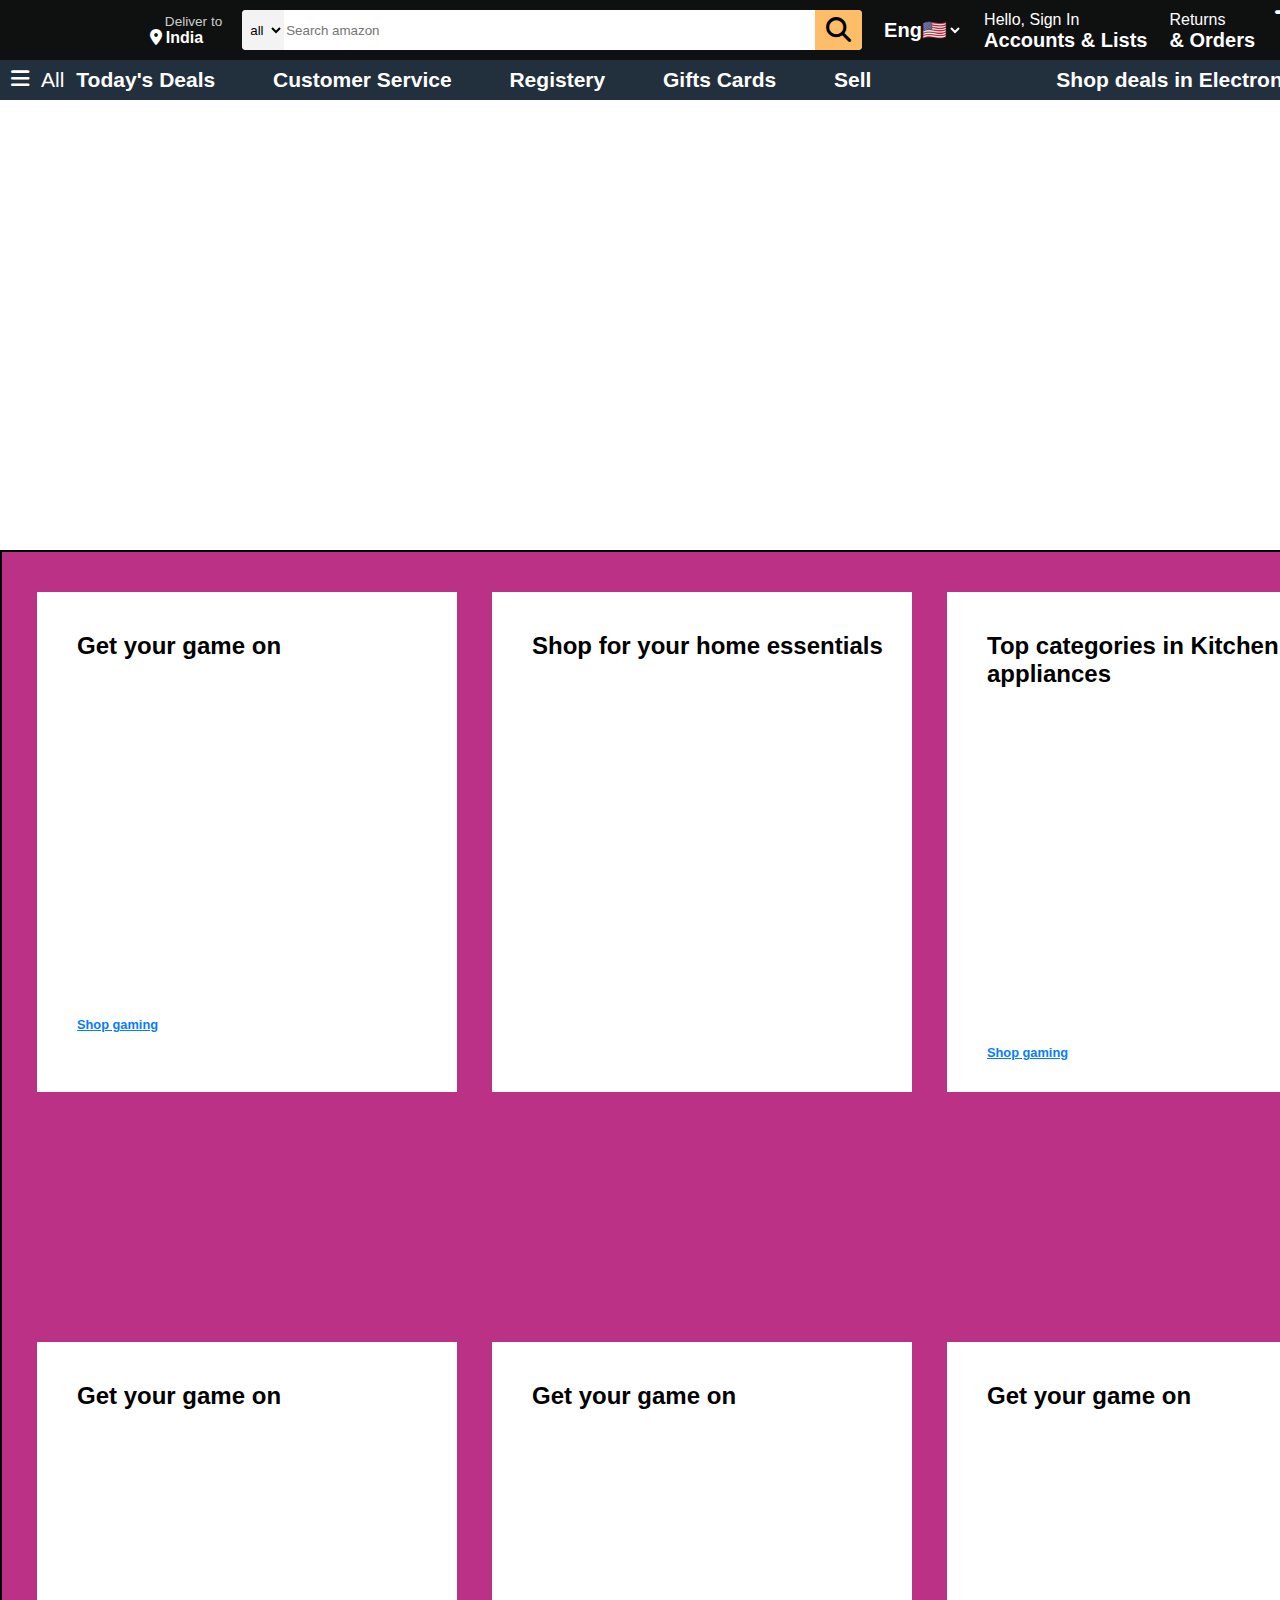
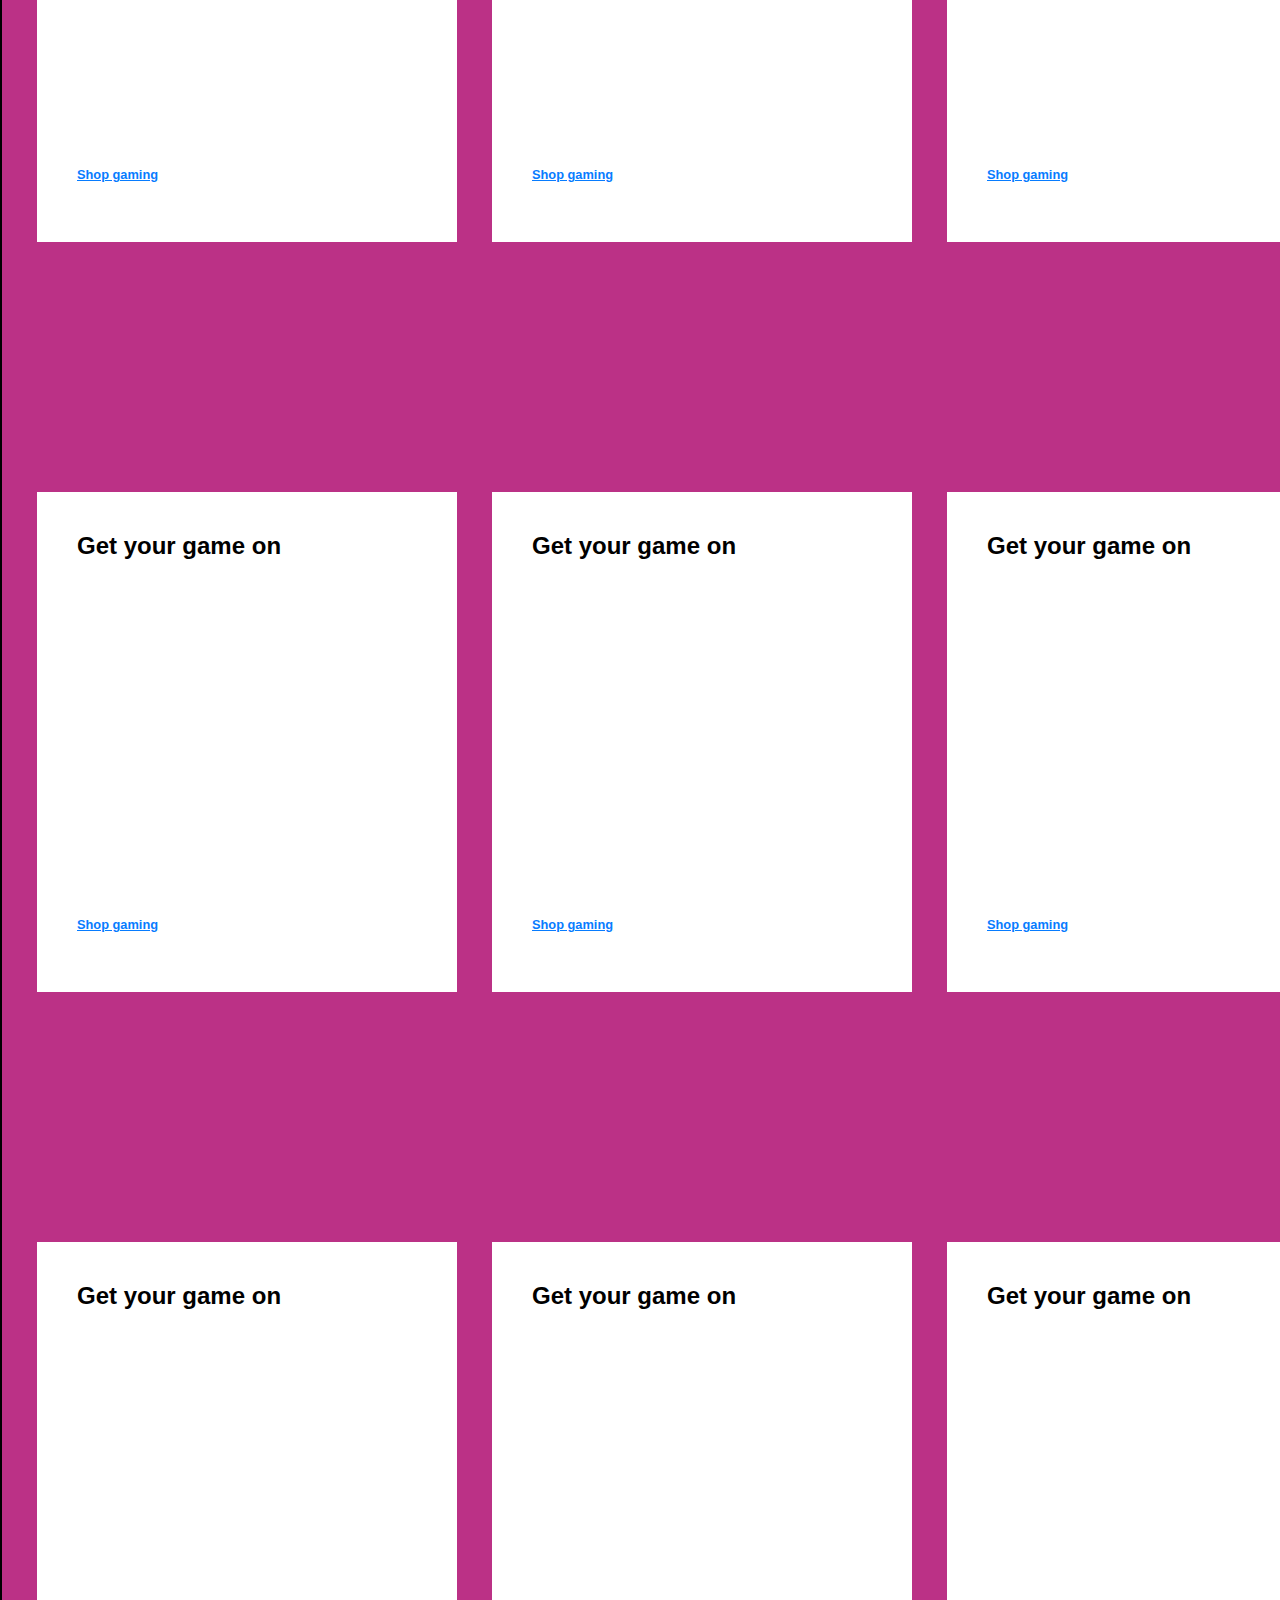
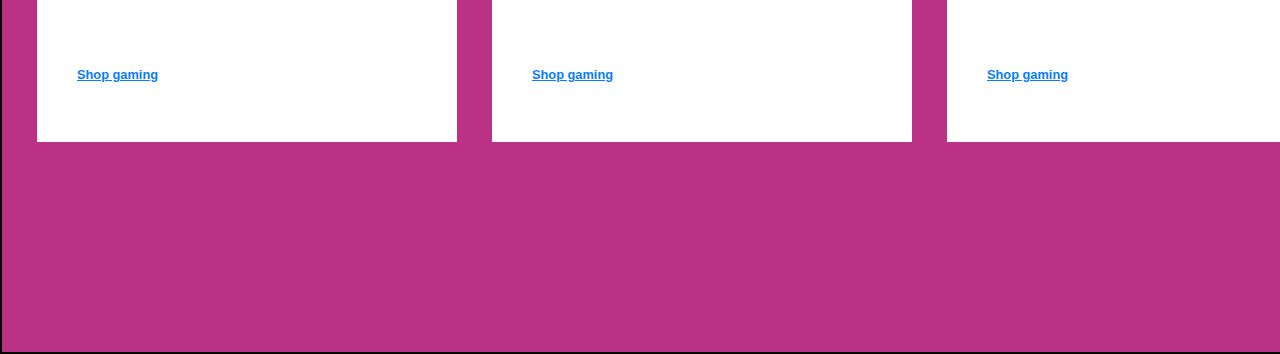
==== index.html @ fe3a5b89 "Added index.html" ====
<!DOCTYPE html>
<html lang="en">
<head>
  <meta charset="UTF-8">
  <meta name="viewport" content="width=device-width, initial-scale=1.0">
  <meta http-equiv="X-UA-Compatible" content="ie=edge">
  <link rel="stylesheet" href="amazon.css">
  <link rel="stylesheet" href="https://cdnjs.cloudflare.com/ajax/libs/font-awesome/6.7.2/css/all.min.css">
  <title>Amazone</title>
</head>
<body>
   <header>
    <div class="navbar">
      <div class="nav-logo border">
         <div class="logo"></div>
      </div>
      
      <div class="nav-address border">
        <p id="address-1st">Deliver to</p>
         <div class="address-logo">
           <i class="fa-solid fa-location-dot"></i>
           <p id="address-2nd">India</p>
         </div>  
      </div>
      
      <div class="nav-search border">
        <select class="search-select">
          <option>all</option>
        </select>
        <input type="text" placeholder="Search amazon" class="search-input">
         <div class="search-icon">
           <i class="fa-solid fa-magnifying-glass"></i>
         </div>
      </div>
      
      
      <div class="sign-in">
        <select class="language-selector border">
          <option>Eng🇺🇸</option>
          <option>En🇬🇧</option>
          <option>Hin🇮🇳</option>
          <option>Rus🇷🇺</option>
          <option>Ger🇩🇪</option>
       </select>
        <div class="accounts border">
          <p class="sign-in-1st">
            Hello, Sign In
         </p>
          <p class="sign-in-2nd">
            Accounts & Lists
         </p>         
        </div>
        <div class="orders border">
          <p class="sign-in-1st">
            Returns
          </p>
          <p class="sign-in-2nd">
            & Orders
          </p>
        </div>
       </div>
       <div class="cart border">
          <i class="fa-solid fa-cart-shopping"></i>
          <p class="cart-1">Cart</p>
       </div>
    </div>
    
    
    <div class=panel>
      <div class="menu">
        <i class="fa-solid fa-bars border"></i>
        <p class="menu-1 border">All</p>
      </div>
      <div class="options">
      <a class=border>Today's Deals</a>
      <a class=border>Customer Service</a>
      <a class=border>Registery</a>
      <a class=border>Gifts Cards</a>
      <a class=border>Sell</a>
      </div>
      <a class=border>Shop deals in Electronics</a>
    </div>
   </header>
    <div class="actual-background-image"></div>
    
    <div class="main-content">
      <div class="box1">
        <h2>Get your game on</h2>
        <div class="content-1-image"></div>
        <a href="x">Shop gaming</a>
      </div>
      <div class="box1">
        <h2>Shop for your home essentials</h2>
        <div class="content-1-image"></div>
      </div>
      <div class="box1">
        <h2>Top categories in Kitchen appliances</h2>
        <div class="content-1-image"></div>
        <a href="x">Shop gaming</a>
      </div>
      <div class="box1">
        <h2>Get your game on</h2>
        <div class="content-1-image"></div>
        <a href="x">Shop gaming</a>
      </div>
      <div class="box1">
        <h2>Get your game on</h2>
        <div class="content-1-image"></div>
        <a href="x">Shop gaming</a>
      </div>
      <div class="box1">
        <h2>Get your game on</h2>
        <div class="content-1-image"></div>
        <a href="x">Shop gaming</a>
      </div>
      <div class="box1">
        <h2>Get your game on</h2>
        <div class="content-1-image"></div>
        <a href="x">Shop gaming</a>
      </div>
      <div class="box1">
        <h2>Get your game on</h2>
        <div class="content-1-image"></div>
        <a href="x">Shop gaming</a>
      </div>
      <div class="box1">
        <h2>Get your game on</h2>
        <div class="content-1-image"></div>
        <a href="x">Shop gaming</a>
      </div>
      <div class="box1">
        <h2>Get your game on</h2>
        <div class="content-1-image"></div>
        <a href="x">Shop gaming</a>
      </div>
      <div class="box1">
        <h2>Get your game on</h2>
        <div class="content-1-image"></div>
        <a href="x">Shop gaming</a>
      </div>
      <div class="box1">
        <h2>Get your game on</h2>
        <div class="content-1-image"></div>
        <a href="x">Shop gaming</a>
      </div>      
    </div>
</body>
</html>
---- amazon.css ----
* {
  Margin: 0;
  font-family: arial;
  border: border-box;
}

.navbar {
  color:white;
  background-color:#0f1111;
  height:60px;
  width:1400px;
  display: flex;
  align-items: center;
  justify-content: space-evenly;
  
}

/** Box 1**/

.nav-logo {
  height:40px;
  width:110px;
}

.logo {
  background-image: url(amazon-logo.png);
  background-size:cover;
  height:40px;
  width:110px;
}

.border {
  border:1.5px solid transparent;
}

.border:hover {
  border:1.5px solid white;
}
/** Box 2**/

#address-1st {
  color:#cccccc;
  font-size:0.85rem;
  margin-left:15px;
}

#address-2nd {
  font-weight: 700;
  font-size:1rem;
  margin-left:4px;
}
.address-logo {
  display:flex;
}

/**Box3**/

.nav-search {
  display:flex;
  justify-content: space-evenly;
  height:40px;
  width:620px;
  align-items: center;
  border-radius: 4px;
  background-color:pink;
  border:none;
}

.search-select {
  background-color:#f3f3f3;
  border:none;
  width:50px;
  height:40px;
  text-align:center;
  border-top-left-radius:4px;
  border-bottom-left-radius:4px;
  
}
.search-input {
  width:100%;
  height:38px;
  border:none;
  
}

.search-icon {
  display:flex;
  justify-content:center;
  align-items:center;
  border:none;
  font-size:25px;
  height:40px;
  width:55px;
  color:black;
  background-color:#febd68;
  border-top-right-radius:4px;
  border-bottom-right-radius:4px;
}


/** Box 4 **/
.sign-in {
  display:flex;
  height:40px;
}

.language-selector {
  font-weight:700;
  font-size:20px;
  color:white;
  background-color:transparent;
  border:none;
  height: 40px;
}

.accounts {
  margin-left:20px;
  margin-right:20px;
  
}

.orders {
  
}
.sign-in-1st {
  
  
}
.sign-in-2nd {
  font-weight: 800;
  font-size:20px;
}

/**Box 5**/

.cart {
  font-size: 40px;
  display:flex;
  justify-content: center;
  align-items:center;
}

.cart-1 {
  font-size:30px;
  font-weight:600;
}


.panel {
  display:flex;
  align-items:center;
  height:40px;
  width:1400px;
  color:white;
  background-color:#222f3d;
  font-size:21px;
}
.menu {
  display:flex;
  margin-left:10px;
}
.menu-1 {
  margin-left:10px;
}
.options {
  width:70%;
}
a {
  font-size:21px;
  font-weight: 700;
  margin-right:40px;
  margin-left:10px;
}

/** Background-image**/

.actual-background-image {
  background-image: url("Background-image.jpg");
  background-size: cover;
  height:450px;
  width:1400px;
}

/** main content**/

.main-content {
  background-color:#BB3186;
  display:flex;
  justify-content:space-evenly;
  width:1400px;
  height: 3000px;
  flex-wrap: wrap;
  border:2px solid black;
}
.box1 {
  color:black;
  display:flx;
  justify-content: center;
  margin-top:40px;
  height:500px;
  width:30%;
  background-color:white;
}

.content-1-image {
  margin-top:5px;
  margin-left:40px;
    background-image: url("1_content_image.jpg");
  background-size: cover;
  height:350px;
  width:300px;
}
.box1 h2 {
  margin-top:40px;
  margin-left:40px;
  border:none;
}
.box1 a {
  margin-left:40px;
  font-size:0.8rem;
  color:#077CFF;
}
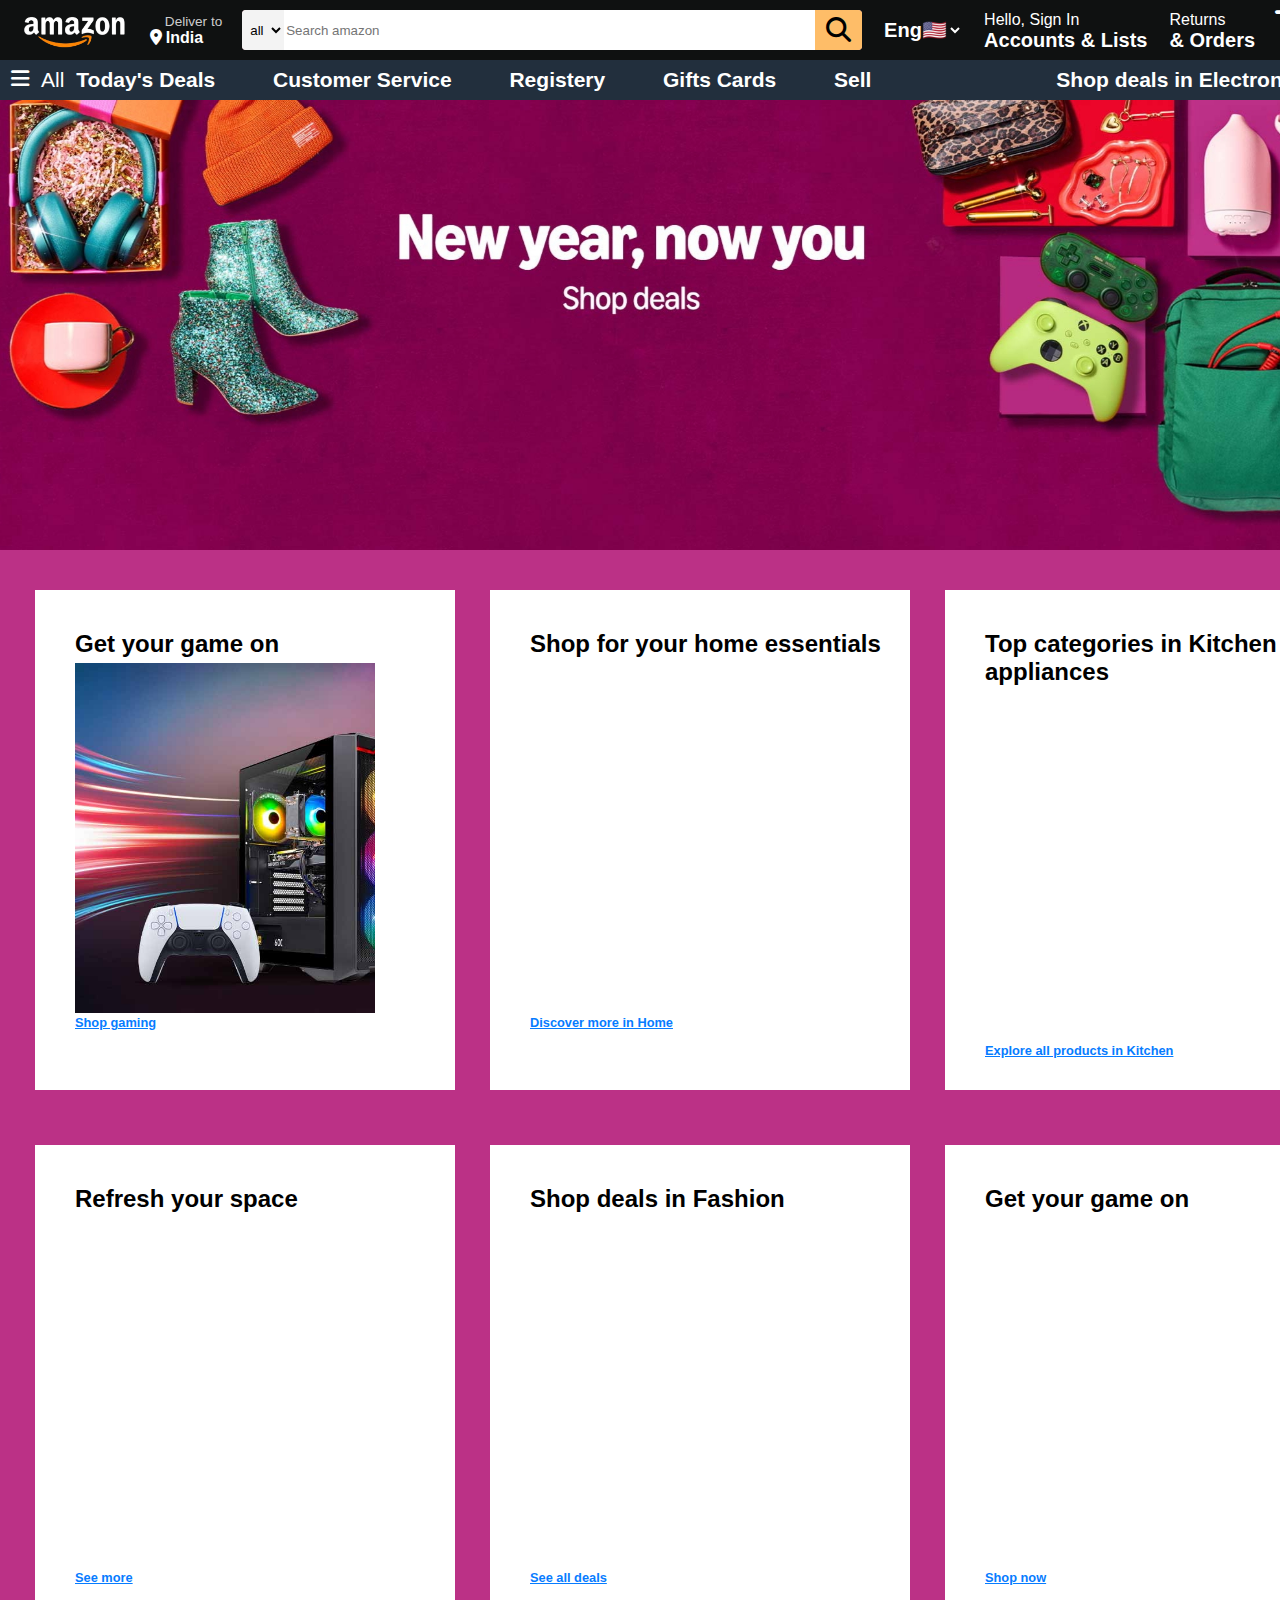
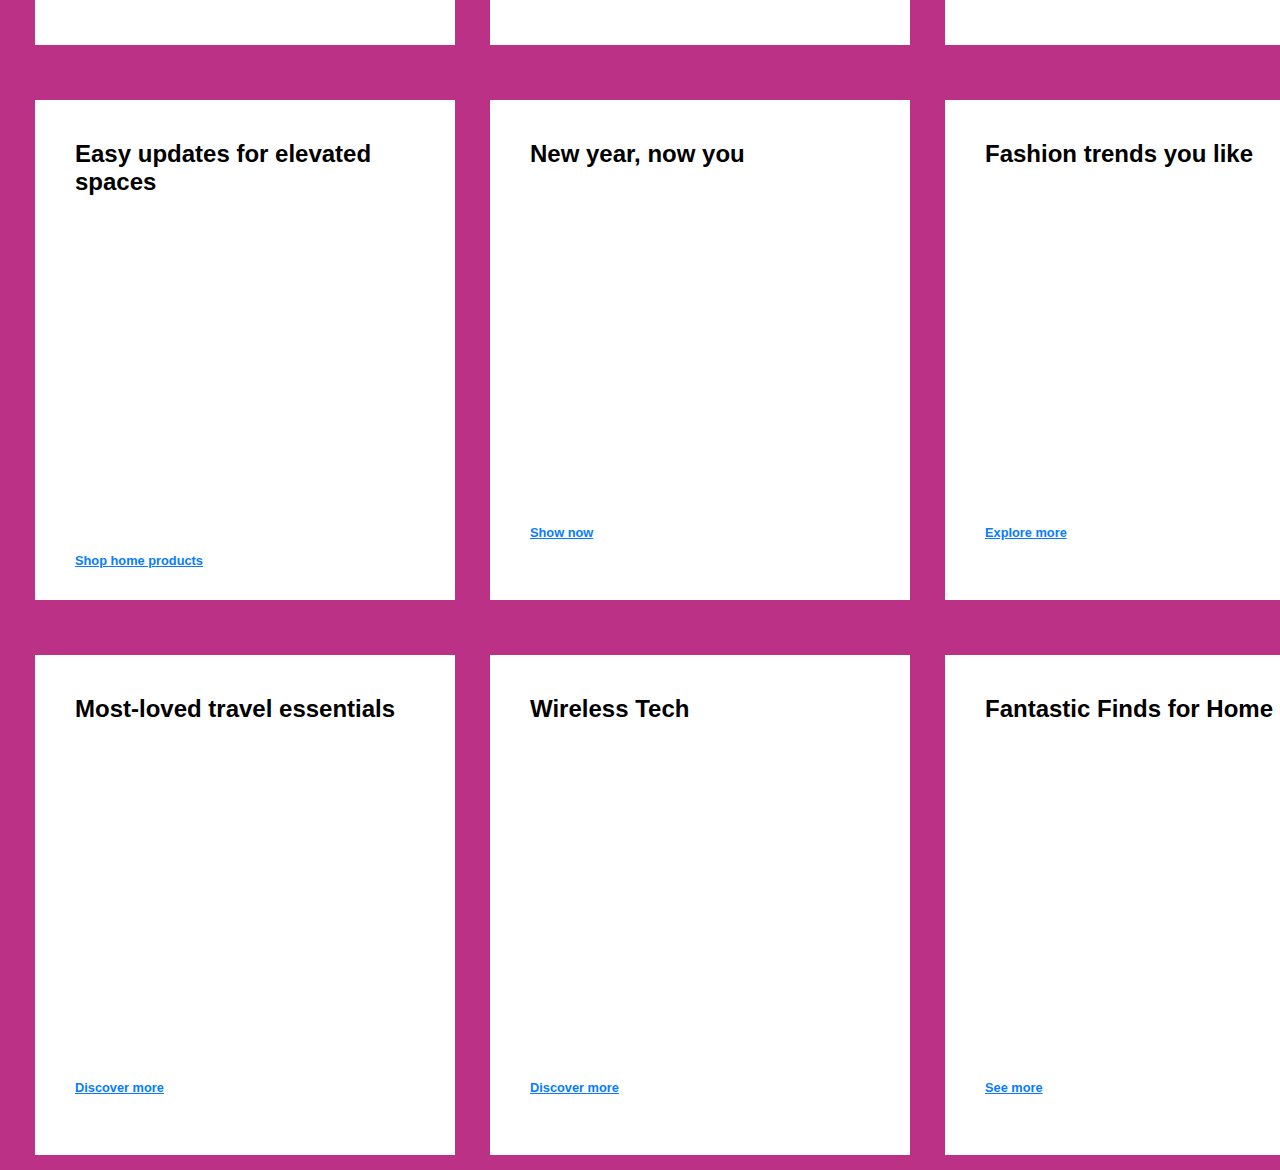
==== commit 0618ff1b: "Update index.html" ====
--- a/index.html
+++ b/index.html
@@ -91,58 +91,60 @@
       </div>
       <div class="box1">
         <h2>Shop for your home essentials</h2>
-        <div class="content-1-image"></div>
+        <div style="background-image:url('2_content_image.jpg');" class="content-1-image"></div>
+        <a href="x">Discover more in Home</a>
       </div>
       <div class="box1">
         <h2>Top categories in Kitchen appliances</h2>
-        <div class="content-1-image"></div>
-        <a href="x">Shop gaming</a>
+        <div style="background-image:url('3_content_image.jpg');" class="content-1-image"></div>
+        <a href="x">Explore all products in Kitchen</a>
+      </div>
+      <div class="box1">
+        <h2>Refresh your space</h2>
+        <div style="background-image:url('4_content_image.jpg');" class="content-1-image"></div>
+        <a href="x">See more</a>
+      </div>
+      <div class="box1">
+        <h2>Shop deals in Fashion</h2>
+        <div style="background-image:url('5_content_image.jpg');" class="content-1-image"></div>
+        <a href="x">See all deals</a>
       </div>
       <div class="box1">
         <h2>Get your game on</h2>
-        <div class="content-1-image"></div>
-        <a href="x">Shop gaming</a>
+        <div style="background-image:url('6_content_image.jpg');" class="content-1-image"></div>
+        <a href="x">Shop now</a>
       </div>
       <div class="box1">
-        <h2>Get your game on</h2>
-        <div class="content-1-image"></div>
-        <a href="x">Shop gaming</a>
+        <h2>Easy updates for elevated spaces</h2>
+        <div style="background-image:url('7_content_image.jpg');" class="content-1-image"></div>
+        <a href="x">Shop home products</a>
       </div>
       <div class="box1">
-        <h2>Get your game on</h2>
-        <div class="content-1-image"></div>
-        <a href="x">Shop gaming</a>
+        <h2>New year, now you</h2>
+        <div style="background-image:url('8_content_image.jpg');" class="content-1-image"></div>
+        <a href="x">Show now</a>
       </div>
       <div class="box1">
-        <h2>Get your game on</h2>
-        <div class="content-1-image"></div>
-        <a href="x">Shop gaming</a>
+        <h2>Fashion trends you like</h2>
+        <div style="background-image:url('9_content_image.jpg');" class="content-1-image"></div>
+        <a href="x">Explore more</a>
       </div>
       <div class="box1">
-        <h2>Get your game on</h2>
-        <div class="content-1-image"></div>
-        <a href="x">Shop gaming</a>
+        <h2>Most-loved travel essentials</h2>
+        <div style="background-image:url('10_content_image.jpg');" class="content-1-image"></div>
+        <a href="x">Discover more</a>
       </div>
       <div class="box1">
-        <h2>Get your game on</h2>
-        <div class="content-1-image"></div>
-        <a href="x">Shop gaming</a>
+        <h2>Wireless Tech</h2>
+        <div style="background-image:url('11_content_image.jpg');" class="content-1-image"></div>
+        <a href="x">Discover more</a>
       </div>
       <div class="box1">
-        <h2>Get your game on</h2>
-        <div class="content-1-image"></div>
-        <a href="x">Shop gaming</a>
-      </div>
-      <div class="box1">
-        <h2>Get your game on</h2>
-        <div class="content-1-image"></div>
-        <a href="x">Shop gaming</a>
-      </div>
-      <div class="box1">
-        <h2>Get your game on</h2>
-        <div class="content-1-image"></div>
-        <a href="x">Shop gaming</a>
+        <h2>Fantastic Finds for Home</h2>
+        <div style="background-image:url('12_content_image.jpg');" class="content-1-image"></div>
+        <a href="x">See more</a>
       </div>      
     </div>
+    
 </body>
-</html>+</html>
--- a/amazon.css
+++ b/amazon.css
@@ -188,9 +188,8 @@
   display:flex;
   justify-content:space-evenly;
   width:1400px;
-  height: 3000px;
+  height: 2220px;
   flex-wrap: wrap;
-  border:2px solid black;
 }
 .box1 {
   color:black;
@@ -219,4 +218,4 @@
   margin-left:40px;
   font-size:0.8rem;
   color:#077CFF;
-}+}
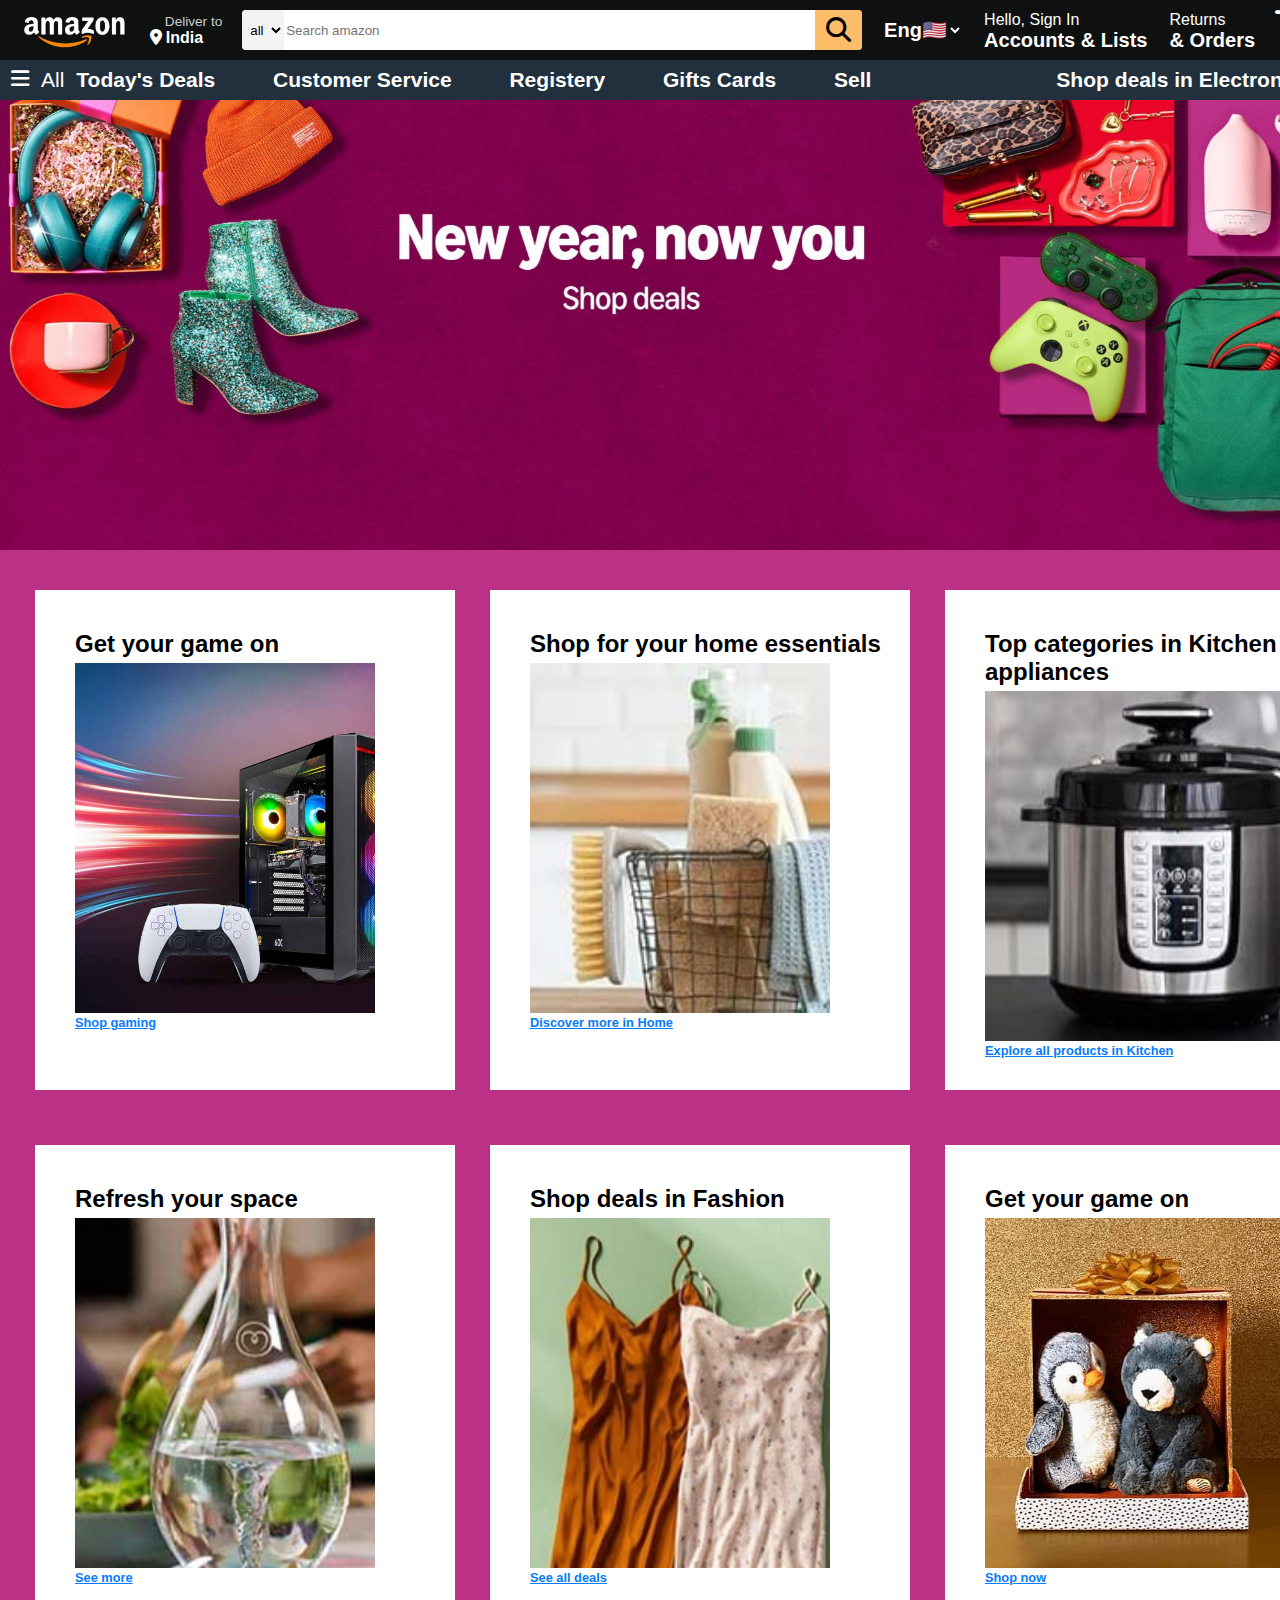
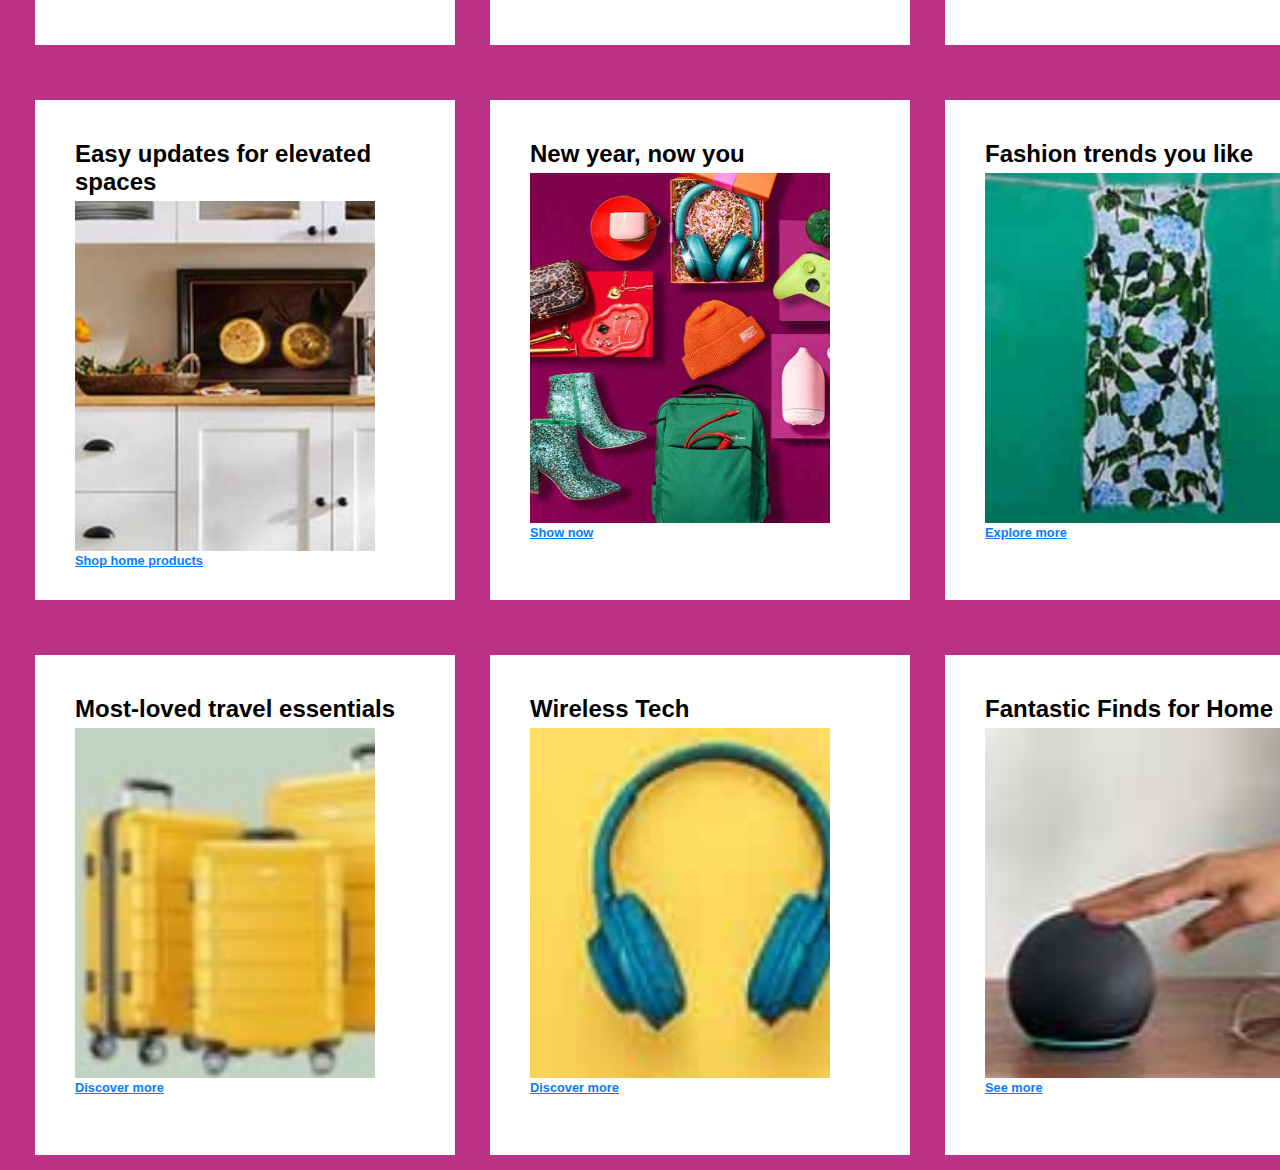
==== commit 917e26a9: "Update index.html" ====
--- a/index.html
+++ b/index.html
@@ -6,7 +6,7 @@
   <meta http-equiv="X-UA-Compatible" content="ie=edge">
   <link rel="stylesheet" href="amazon.css">
   <link rel="stylesheet" href="https://cdnjs.cloudflare.com/ajax/libs/font-awesome/6.7.2/css/all.min.css">
-  <title>Amazone</title>
+  <title>Amazon</title>
 </head>
 <body>
    <header>
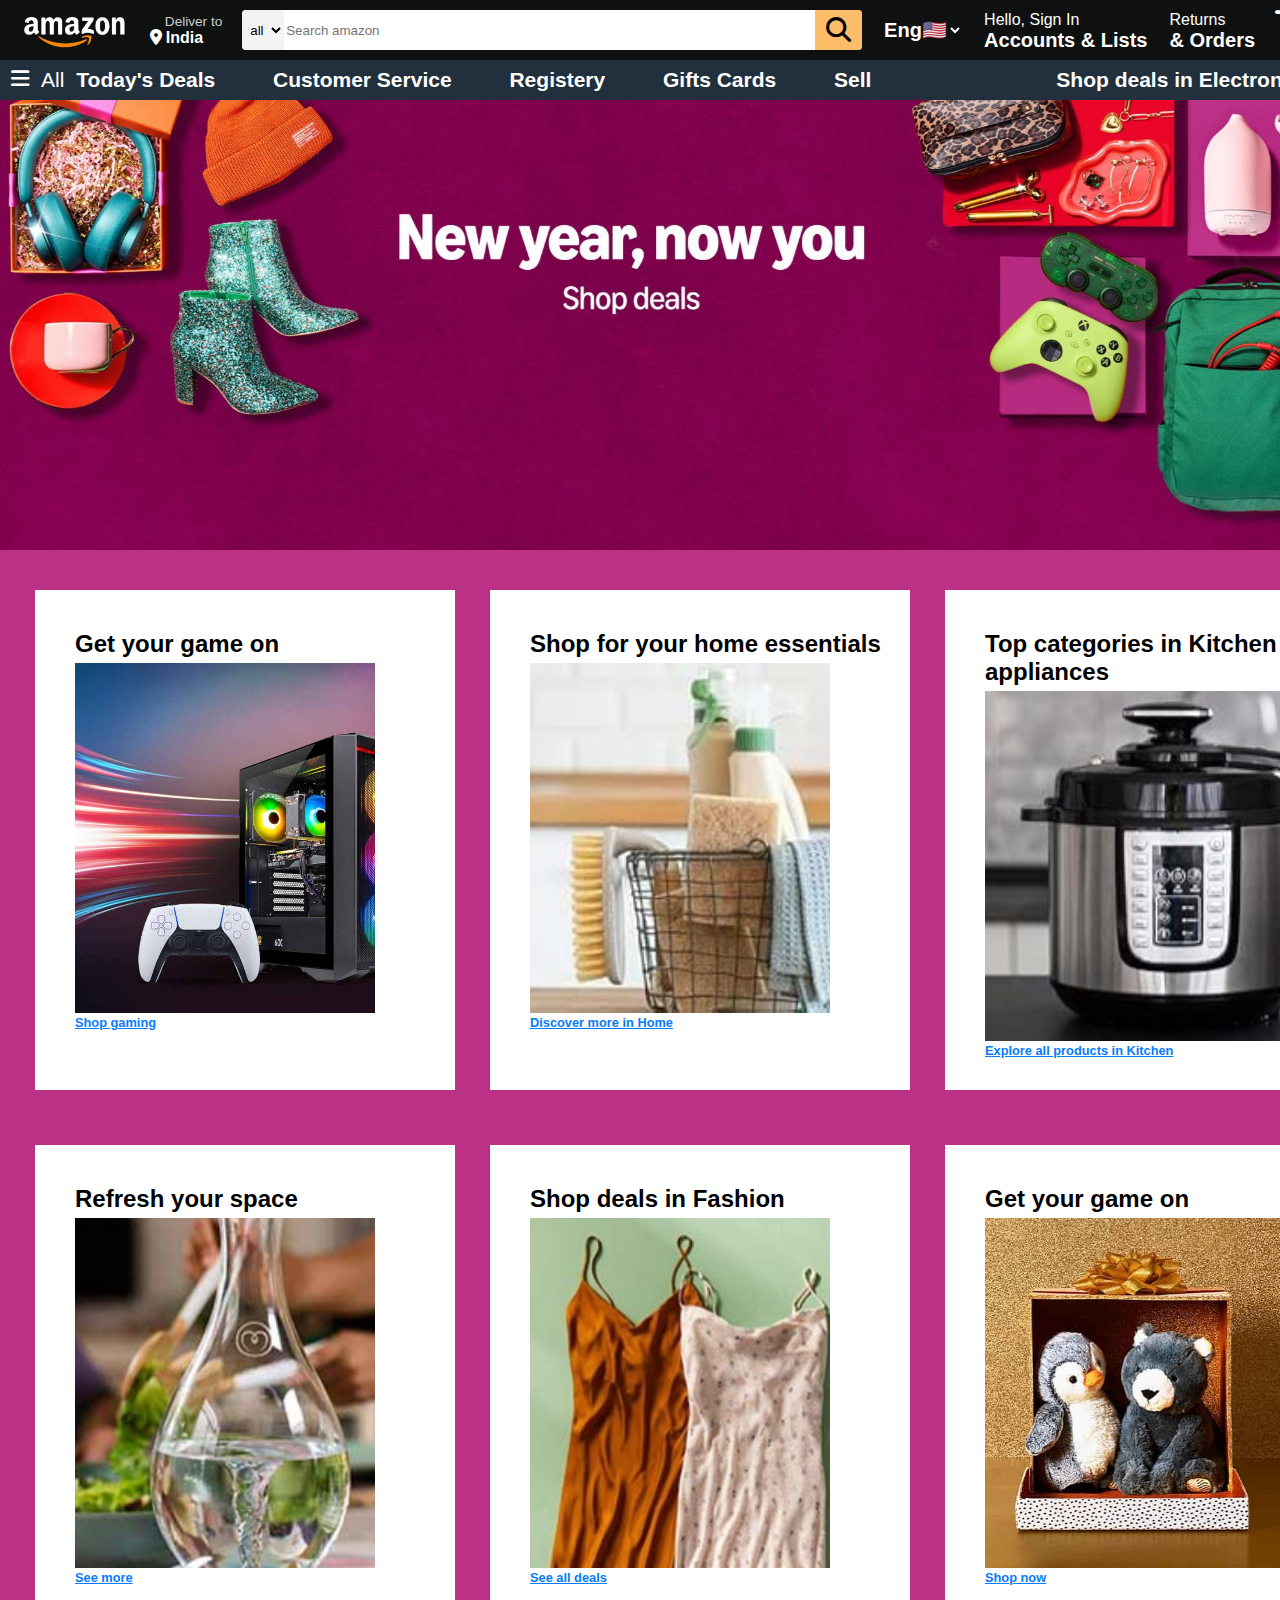
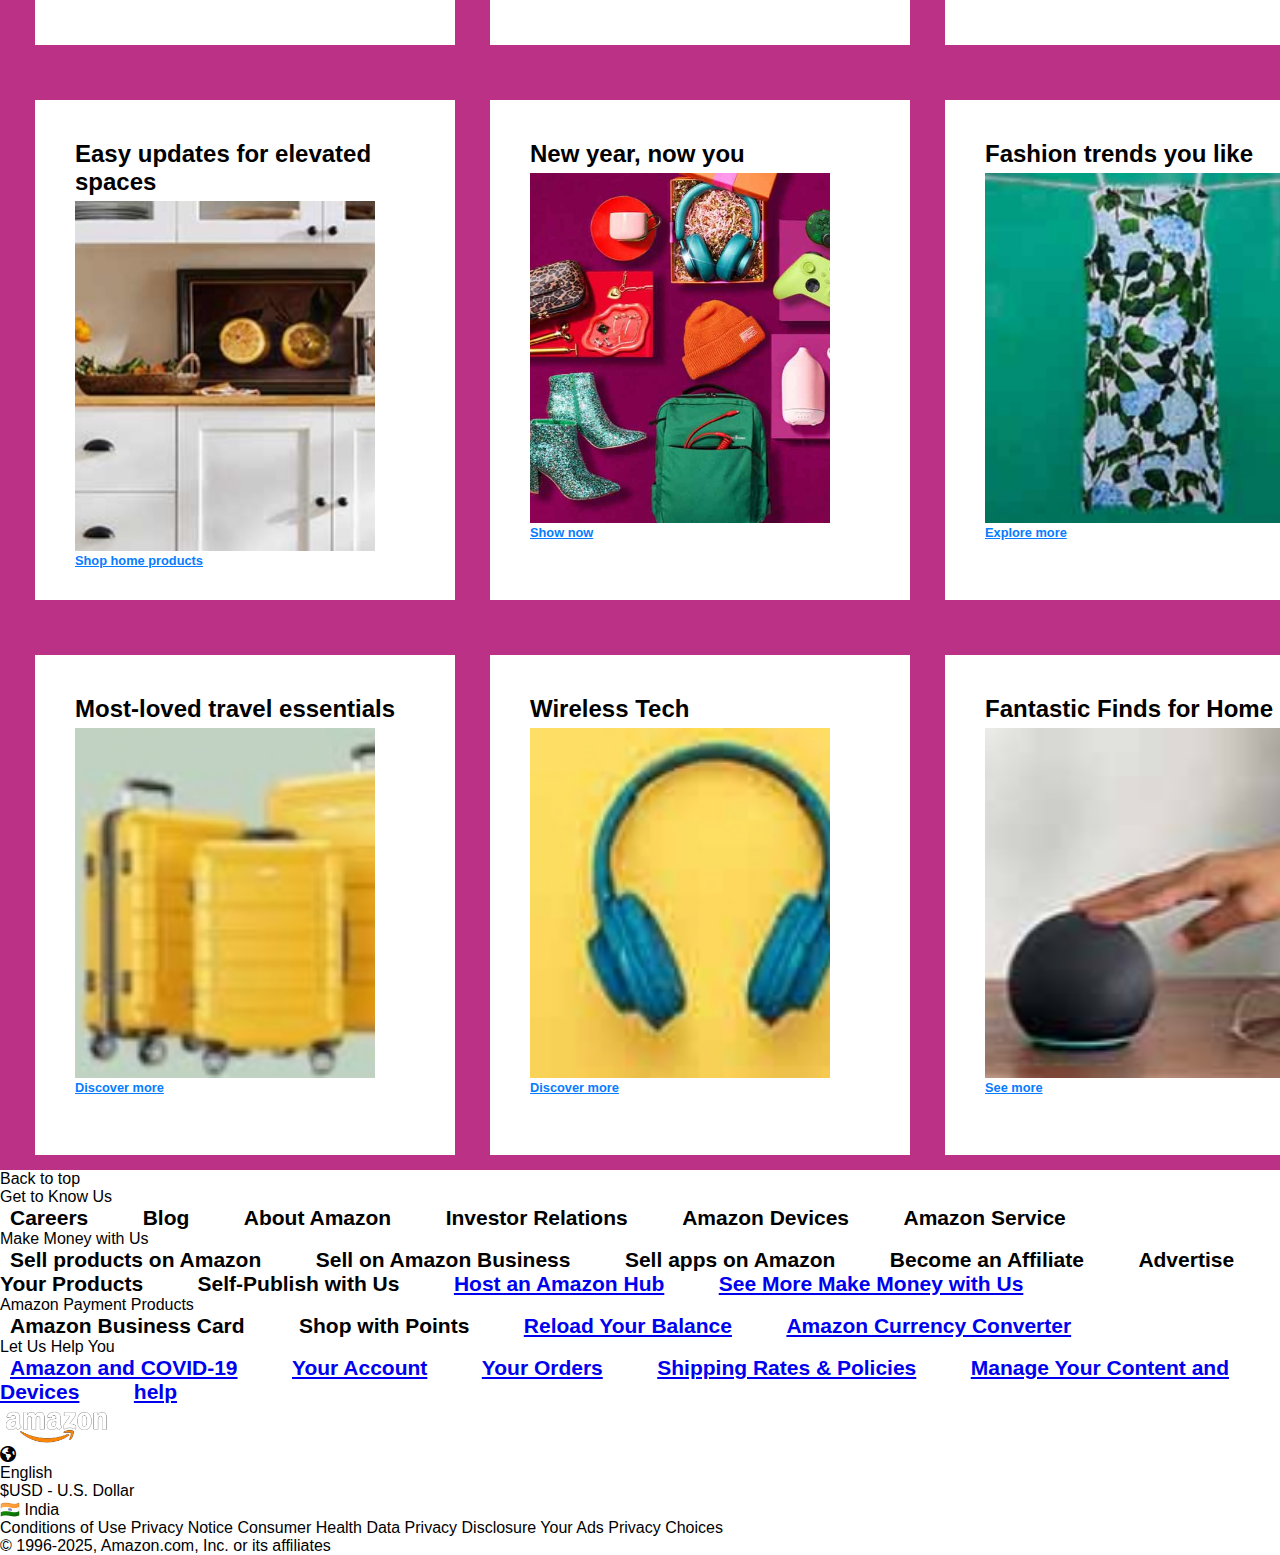
==== commit 15bf86bc: "Update index.html" ====
--- a/index.html
+++ b/index.html
@@ -146,5 +146,71 @@
       </div>      
     </div>
     
+    <footer>
+      <div class="footer-panel1">
+         <p>Back to top</p>
+      </div>
+      
+      <div class="footer-panel2">
+        <div class="footer-panel2-content">
+            <p>Get to Know Us</p>
+            <a>Careers</a>
+            <a>Blog</a>
+            <a>About Amazon</a>
+            <a>Investor Relations</a>
+            <a>Amazon Devices</a>
+            <a>Amazon Service</a>
+        </div>
+        <div class="footer-panel2-content">
+          <p>Make Money with Us</p>
+          <a>Sell products on Amazon</a>
+          <a>Sell on Amazon Business</a>
+          <a>Sell apps on Amazon</a>
+          <a>Become an Affiliate</a>
+          <a>Advertise Your Products</a>
+          <a>Self-Publish with Us</a>
+          <a href="x">Host an Amazon Hub</a>
+          <a href="x">See More Make Money with Us</a>
+        </div>
+        <div class="footer-panel2-content">
+          <p>Amazon Payment Products</p>
+          <a>Amazon Business Card</a>
+          <a>Shop with Points</a>
+          <a href="x">Reload Your Balance</a>
+          <a href="x">Amazon Currency Converter</a>
+        </div>
+        <div class="footer-panel2-content">
+          <p>Let Us Help You</p>
+          <a href="x">Amazon and COVID-19</a>
+          <a href="x">Your Account</a>
+          <a href="x">Your Orders</a>
+          <a href="x">Shipping Rates & Policies</a>
+          <a href="x">Manage Your Content and Devices</a>
+          <a href="x">help</a>
+        </div>
+      </div>
+      
+      <div class="footer-panel3">
+        <div class="footer-logo border">
+          <div class="logo"></div>
+        </div>
+        <div class="footer-panel3-0">
+          <div class="footer-panel3-1"><i class="fa-solid fa-earth-americas"></i>
+          <p>English</p>
+          </div>
+          <div class="footer-panel3-1">
+            <p> $USD - U.S. Dollar</p>
+          </div>
+          <div class="footer-panel3-1"> 
+          <p>🇮🇳 India</p>
+          </div>
+        </div>
+      </div>
+
+      <div class="footer-panel4">
+          <p>Conditions of Use Privacy Notice Consumer Health Data Privacy Disclosure Your Ads Privacy Choices</p>
+          <p>© 1996-2025, Amazon.com, Inc. or its affiliates</p>
+      </div>
+    </footer>
 </body>
 </html>
